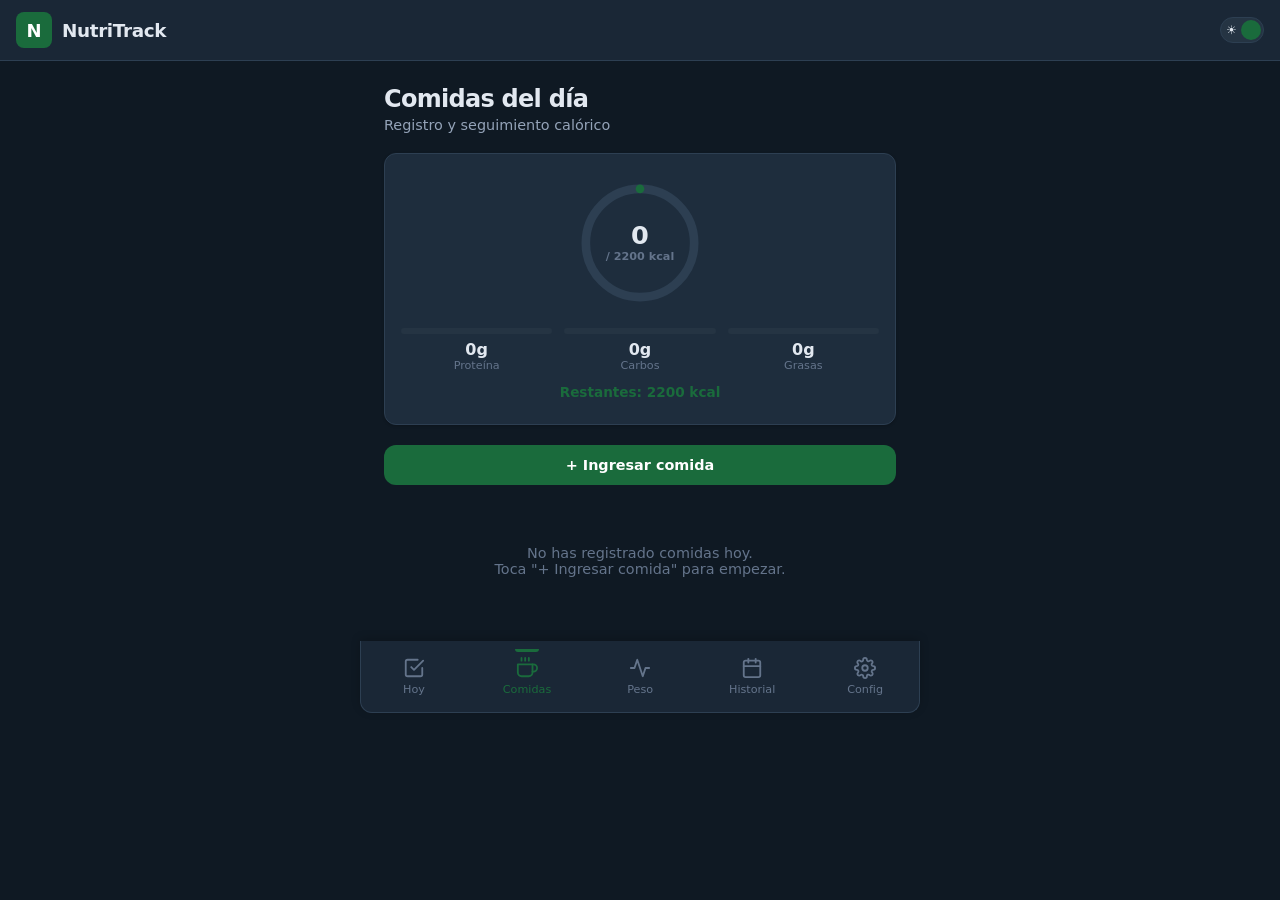
==== comidas.html @ d0a43781 "NutriTrack v2: Registro de comidas con calorias, edicion de historial, notificaciones PWA mejoradas" ====
<!DOCTYPE html>
<html lang="es">
<head>
  <meta charset="UTF-8">
  <meta name="viewport" content="width=device-width, initial-scale=1.0, viewport-fit=cover">
  <meta name="description" content="NutriTrack - Registro de comidas y calorías diarias">
  <meta name="theme-color" content="#1A6B3C">
  <meta name="apple-mobile-web-app-capable" content="yes">
  <meta name="apple-mobile-web-app-status-bar-style" content="black-translucent">
  <title>NutriTrack - Comidas</title>
  <link rel="manifest" href="manifest.json">
  <link rel="icon" href="data:image/svg+xml,<svg xmlns='http://www.w3.org/2000/svg' viewBox='0 0 64 64'><rect width='64' height='64' rx='12' fill='%231A6B3C'/><text x='32' y='44' font-size='36' text-anchor='middle' fill='white' font-family='Arial'>N</text></svg>">
  <link rel="stylesheet" href="css/app.css">
</head>
<body>

  <header class="app-header">
    <a href="index.html" class="logo">
      <div class="logo-icon">N</div>
      <span class="logo-text">NutriTrack</span>
    </a>
    <div class="header-actions">
      <div id="dark-toggle" class="dark-toggle" title="Modo oscuro">
        <span class="toggle-icon icon-sun">☀️</span>
        <span class="toggle-icon icon-moon">🌙</span>
      </div>
    </div>
  </header>

  <main class="container">
    <h1 class="page-title">Comidas del día</h1>
    <p class="page-subtitle">Registro y seguimiento calórico</p>
    <div id="comidas-container"></div>
  </main>

  <!-- Food search overlay -->
  <div id="food-overlay" class="overlay">
    <div class="overlay-content" style="max-width:520px;max-height:90vh;overflow-y:auto;text-align:left;">
      <div style="display:flex;justify-content:space-between;align-items:center;margin-bottom:12px;">
        <h2 style="font-size:1.1rem;">🔍 Buscar alimento</h2>
        <button id="food-overlay-close" style="background:none;border:none;color:var(--text-muted);font-size:1.5rem;cursor:pointer;">✕</button>
      </div>
      <input type="search" id="food-search-input" class="food-search-input" placeholder="Buscar alimento..." autocomplete="off">
      <div id="food-cat-btns" class="food-cat-btns"></div>
      <div id="food-search-results" class="food-search-results"></div>
    </div>
  </div>

  <!-- Add quantity modal -->
  <div id="food-add-modal" class="overlay"></div>

  <!-- Bottom Navigation -->
  <nav class="bottom-nav">
    <a href="index.html" class="nav-item" id="nav-checklist">
      <svg viewBox="0 0 24 24"><path d="M9 11l3 3L22 4"/><path d="M21 12v7a2 2 0 0 1-2 2H5a2 2 0 0 1-2-2V5a2 2 0 0 1 2-2h11"/></svg>
      <span>Hoy</span>
    </a>
    <a href="comidas.html" class="nav-item active" id="nav-comidas">
      <svg viewBox="0 0 24 24"><path d="M18 8h1a4 4 0 0 1 0 8h-1"/><path d="M2 8h16v9a4 4 0 0 1-4 4H6a4 4 0 0 1-4-4V8z"/><line x1="6" y1="1" x2="6" y2="4"/><line x1="10" y1="1" x2="10" y2="4"/><line x1="14" y1="1" x2="14" y2="4"/></svg>
      <span>Comidas</span>
    </a>
    <a href="progreso.html" class="nav-item" id="nav-progreso">
      <svg viewBox="0 0 24 24"><polyline points="22 12 18 12 15 21 9 3 6 12 2 12"/></svg>
      <span>Peso</span>
    </a>
    <a href="historial.html" class="nav-item" id="nav-historial">
      <svg viewBox="0 0 24 24"><rect x="3" y="4" width="18" height="18" rx="2" ry="2"/><line x1="16" y1="2" x2="16" y2="6"/><line x1="8" y1="2" x2="8" y2="6"/><line x1="3" y1="10" x2="21" y2="10"/></svg>
      <span>Historial</span>
    </a>
    <a href="config.html" class="nav-item" id="nav-config">
      <svg viewBox="0 0 24 24"><circle cx="12" cy="12" r="3"/><path d="M19.4 15a1.65 1.65 0 0 0 .33 1.82l.06.06a2 2 0 0 1 0 2.83 2 2 0 0 1-2.83 0l-.06-.06a1.65 1.65 0 0 0-1.82-.33 1.65 1.65 0 0 0-1 1.51V21a2 2 0 0 1-2 2 2 2 0 0 1-2-2v-.09A1.65 1.65 0 0 0 9 19.4a1.65 1.65 0 0 0-1.82.33l-.06.06a2 2 0 0 1-2.83 0 2 2 0 0 1 0-2.83l.06-.06A1.65 1.65 0 0 0 4.68 15a1.65 1.65 0 0 0-1.51-1H3a2 2 0 0 1-2-2 2 2 0 0 1 2-2h.09A1.65 1.65 0 0 0 4.6 9a1.65 1.65 0 0 0-.33-1.82l-.06-.06a2 2 0 0 1 0-2.83 2 2 0 0 1 2.83 0l.06.06A1.65 1.65 0 0 0 9 4.68a1.65 1.65 0 0 0 1-1.51V3a2 2 0 0 1 2-2 2 2 0 0 1 2 2v.09a1.65 1.65 0 0 0 1 1.51 1.65 1.65 0 0 0 1.82-.33l.06-.06a2 2 0 0 1 2.83 0 2 2 0 0 1 0 2.83l-.06.06a1.65 1.65 0 0 0-.33 1.82V9a1.65 1.65 0 0 0 1.51 1H21a2 2 0 0 1 2 2 2 2 0 0 1-2 2h-.09a1.65 1.65 0 0 0-1.51 1z"/></svg>
      <span>Config</span>
    </a>
  </nav>

  <script src="js/storage.js"></script>
  <script src="js/notifications.js"></script>
  <script src="js/comidas.js"></script>
  <script src="js/app.js"></script>
  <script>
    document.addEventListener('DOMContentLoaded', () => Comidas.init());
    if ('serviceWorker' in navigator) {
      navigator.serviceWorker.register('sw.js').catch(() => {});
    }
  </script>
</body>
</html>
---- css/app.css ----
/* =========================================================
   NutriTrack - Estilos Globales
   ========================================================= */

/* ---------- CSS Custom Properties ---------- */
:root {
  --green: #1A6B3C;
  --green-light: #2d8a54;
  --green-dark: #145a30;
  --green-glow: rgba(26, 107, 60, 0.25);

  /* Light mode */
  --bg-primary: #f8fafc;
  --bg-secondary: #ffffff;
  --bg-card: #ffffff;
  --bg-input: #f1f5f9;
  --text-primary: #0f172a;
  --text-secondary: #475569;
  --text-muted: #94a3b8;
  --border: #e2e8f0;
  --border-light: #f1f5f9;
  --shadow: 0 1px 3px rgba(0,0,0,0.06), 0 1px 2px rgba(0,0,0,0.04);
  --shadow-lg: 0 4px 12px rgba(0,0,0,0.08);
  --overlay-bg: rgba(15, 23, 42, 0.75);

  /* Status */
  --success: #16a34a;
  --warning: #f59e0b;
  --danger: #ef4444;
  --info: #3b82f6;

  /* Sizes */
  --nav-height: 64px;
  --header-height: 60px;
  --radius: 12px;
  --radius-sm: 8px;
  --radius-lg: 16px;
}

/* ---------- Dark Mode ---------- */
body.dark {
  --bg-primary: #0f1923;
  --bg-secondary: #1a2736;
  --bg-card: #1e2d3d;
  --bg-input: #253443;
  --text-primary: #e2e8f0;
  --text-secondary: #94a3b8;
  --text-muted: #64748b;
  --border: #2d3f52;
  --border-light: #253443;
  --shadow: 0 1px 3px rgba(0,0,0,0.2);
  --shadow-lg: 0 4px 12px rgba(0,0,0,0.3);
  --overlay-bg: rgba(0, 0, 0, 0.85);
}

/* ---------- Reset ---------- */
*, *::before, *::after {
  margin: 0;
  padding: 0;
  box-sizing: border-box;
}

html {
  font-size: 16px;
  -webkit-tap-highlight-color: transparent;
}

body {
  font-family: -apple-system, BlinkMacSystemFont, 'Segoe UI', system-ui, sans-serif;
  background: var(--bg-primary);
  color: var(--text-primary);
  min-height: 100vh;
  padding-bottom: calc(var(--nav-height) + 16px);
  transition: background 0.3s, color 0.3s;
  -webkit-font-smoothing: antialiased;
}

/* ---------- Header ---------- */
.app-header {
  position: sticky;
  top: 0;
  z-index: 100;
  background: var(--bg-secondary);
  border-bottom: 1px solid var(--border);
  padding: 12px 16px;
  display: flex;
  align-items: center;
  justify-content: space-between;
  backdrop-filter: blur(12px);
  -webkit-backdrop-filter: blur(12px);
}

.app-header .logo {
  display: flex;
  align-items: center;
  gap: 10px;
  text-decoration: none;
  color: var(--text-primary);
}

.app-header .logo-icon {
  width: 36px;
  height: 36px;
  background: var(--green);
  border-radius: var(--radius-sm);
  display: flex;
  align-items: center;
  justify-content: center;
  color: #fff;
  font-weight: 800;
  font-size: 18px;
}

.app-header .logo-text {
  font-size: 1.15rem;
  font-weight: 700;
  letter-spacing: -0.02em;
}

.header-actions {
  display: flex;
  align-items: center;
  gap: 8px;
}

/* Dark mode toggle */
.dark-toggle {
  width: 44px;
  height: 26px;
  background: var(--bg-input);
  border: 1px solid var(--border);
  border-radius: 13px;
  position: relative;
  cursor: pointer;
  transition: all 0.3s;
}

.dark-toggle::after {
  content: '';
  position: absolute;
  width: 20px;
  height: 20px;
  border-radius: 50%;
  top: 2px;
  left: 2px;
  background: var(--green);
  transition: transform 0.3s;
}

body.dark .dark-toggle::after {
  transform: translateX(18px);
}

.dark-toggle .toggle-icon {
  position: absolute;
  font-size: 12px;
  top: 50%;
  transform: translateY(-50%);
}

.dark-toggle .icon-sun { left: 5px; }
.dark-toggle .icon-moon { right: 5px; }

/* ---------- Bottom Navigation ---------- */
.bottom-nav {
  position: fixed;
  bottom: 0;
  left: 0;
  right: 0;
  z-index: 200;
  background: var(--bg-secondary);
  border-top: 1px solid var(--border);
  display: flex;
  justify-content: space-around;
  align-items: center;
  height: var(--nav-height);
  padding-bottom: env(safe-area-inset-bottom, 0px);
  box-shadow: 0 -2px 10px rgba(0,0,0,0.05);
}

body.dark .bottom-nav {
  box-shadow: 0 -2px 10px rgba(0,0,0,0.2);
}

.nav-item {
  display: flex;
  flex-direction: column;
  align-items: center;
  justify-content: center;
  gap: 4px;
  text-decoration: none;
  color: var(--text-muted);
  font-size: 0.7rem;
  font-weight: 500;
  padding: 8px 12px;
  border-radius: var(--radius-sm);
  transition: color 0.2s;
  position: relative;
  min-width: 60px;
}

.nav-item svg {
  width: 22px;
  height: 22px;
  stroke: currentColor;
  fill: none;
  stroke-width: 2;
  stroke-linecap: round;
  stroke-linejoin: round;
}

.nav-item.active {
  color: var(--green);
}

.nav-item.active::before {
  content: '';
  position: absolute;
  top: 0;
  left: 50%;
  transform: translateX(-50%);
  width: 24px;
  height: 3px;
  background: var(--green);
  border-radius: 0 0 3px 3px;
}

/* ---------- Main Container ---------- */
.container {
  max-width: 560px;
  margin: 0 auto;
  padding: 16px;
}

/* ---------- Page Title ---------- */
.page-title {
  font-size: 1.5rem;
  font-weight: 800;
  margin-bottom: 4px;
  letter-spacing: -0.03em;
}

.page-subtitle {
  font-size: 0.9rem;
  color: var(--text-secondary);
  margin-bottom: 20px;
}

/* ---------- Date Display ---------- */
.fecha-display {
  display: flex;
  align-items: center;
  gap: 10px;
  margin-bottom: 16px;
}

.fecha-dia {
  width: 52px;
  height: 52px;
  background: var(--green);
  border-radius: var(--radius);
  display: flex;
  flex-direction: column;
  align-items: center;
  justify-content: center;
  color: #fff;
}

.fecha-dia .num {
  font-size: 1.3rem;
  font-weight: 800;
  line-height: 1;
}

.fecha-dia .dia {
  font-size: 0.65rem;
  text-transform: uppercase;
  font-weight: 600;
  letter-spacing: 0.05em;
}

.fecha-info {
  flex: 1;
}

.fecha-info .mes-year {
  font-size: 1rem;
  font-weight: 700;
  color: var(--text-primary);
}

.fecha-info .racha {
  font-size: 0.8rem;
  color: var(--green);
  font-weight: 600;
  display: flex;
  align-items: center;
  gap: 4px;
}

/* ---------- Stats Row ---------- */
.stats-row {
  display: grid;
  grid-template-columns: repeat(3, 1fr);
  gap: 10px;
  margin-bottom: 20px;
}

.stat-mini {
  background: var(--bg-card);
  border: 1px solid var(--border);
  border-radius: var(--radius);
  padding: 12px 10px;
  text-align: center;
  box-shadow: var(--shadow);
}

.stat-mini .valor {
  font-size: 1.4rem;
  font-weight: 800;
  color: var(--green);
  display: block;
}

.stat-mini .label {
  font-size: 0.7rem;
  color: var(--text-muted);
  font-weight: 500;
}

/* ---------- Checklist ---------- */
.checklist-section {
  margin-bottom: 16px;
}

.checklist-section-title {
  font-size: 0.75rem;
  text-transform: uppercase;
  letter-spacing: 0.08em;
  color: var(--text-muted);
  font-weight: 700;
  margin-bottom: 8px;
  padding-left: 4px;
}

.checklist-card {
  background: var(--bg-card);
  border: 1px solid var(--border);
  border-radius: var(--radius);
  overflow: hidden;
  box-shadow: var(--shadow);
}

.check-item {
  display: flex;
  align-items: center;
  gap: 12px;
  padding: 14px 16px;
  border-bottom: 1px solid var(--border-light);
  transition: background 0.15s, opacity 0.3s;
  cursor: pointer;
  user-select: none;
  -webkit-user-select: none;
}

.check-item:last-child {
  border-bottom: none;
}

.check-item.disabled {
  opacity: 0.4;
  pointer-events: none;
}

.check-item.checked {
  background: rgba(26, 107, 60, 0.04);
}

body.dark .check-item.checked {
  background: rgba(26, 107, 60, 0.08);
}

.check-item:active {
  background: var(--bg-input);
}

.check-box {
  width: 26px;
  height: 26px;
  border: 2px solid var(--border);
  border-radius: 8px;
  display: flex;
  align-items: center;
  justify-content: center;
  flex-shrink: 0;
  transition: all 0.25s cubic-bezier(0.4, 0, 0.2, 1);
}

.check-item.checked .check-box {
  background: var(--green);
  border-color: var(--green);
  box-shadow: 0 0 0 3px var(--green-glow);
}

.check-box svg {
  width: 16px;
  height: 16px;
  stroke: #fff;
  stroke-width: 3;
  fill: none;
  opacity: 0;
  transform: scale(0.5);
  transition: all 0.25s cubic-bezier(0.4, 0, 0.2, 1);
}

.check-item.checked .check-box svg {
  opacity: 1;
  transform: scale(1);
}

.check-icon {
  width: 28px;
  height: 28px;
  display: flex;
  align-items: center;
  justify-content: center;
  font-size: 1.1rem;
  flex-shrink: 0;
}

.check-content {
  flex: 1;
  min-width: 0;
}

.check-label {
  font-size: 0.9rem;
  font-weight: 600;
  color: var(--text-primary);
}

.check-item.checked .check-label {
  text-decoration: line-through;
  color: var(--text-muted);
}

.check-time {
  font-size: 0.75rem;
  color: var(--text-muted);
}

.check-time.pending {
  color: var(--warning);
}

/* ---------- Nota del día ---------- */
.nota-section {
  margin-top: 20px;
  margin-bottom: 20px;
}

.nota-card {
  background: var(--bg-card);
  border: 1px solid var(--border);
  border-radius: var(--radius);
  padding: 16px;
  box-shadow: var(--shadow);
}

.nota-card h3 {
  font-size: 0.9rem;
  font-weight: 700;
  margin-bottom: 10px;
  display: flex;
  align-items: center;
  gap: 8px;
}

.nota-textarea {
  width: 100%;
  min-height: 80px;
  padding: 12px;
  border: 1px solid var(--border);
  border-radius: var(--radius-sm);
  background: var(--bg-input);
  color: var(--text-primary);
  font-family: inherit;
  font-size: 0.9rem;
  resize: vertical;
  transition: border-color 0.2s;
  outline: none;
}

.nota-textarea:focus {
  border-color: var(--green);
  box-shadow: 0 0 0 3px var(--green-glow);
}

.nota-textarea::placeholder {
  color: var(--text-muted);
}

.nota-guardada {
  font-size: 0.75rem;
  color: var(--success);
  margin-top: 6px;
  opacity: 0;
  transition: opacity 0.3s;
}

.nota-guardada.visible {
  opacity: 1;
}

/* ---------- Overlay (Nota obligatoria) ---------- */
.overlay {
  position: fixed;
  inset: 0;
  z-index: 500;
  background: var(--overlay-bg);
  display: none;
  align-items: center;
  justify-content: center;
  padding: 24px;
  backdrop-filter: blur(6px);
  -webkit-backdrop-filter: blur(6px);
}

.overlay.active {
  display: flex;
}

.overlay-content {
  background: var(--bg-card);
  border-radius: var(--radius-lg);
  padding: 32px 24px;
  width: 100%;
  max-width: 420px;
  box-shadow: var(--shadow-lg);
  text-align: center;
}

.overlay-content h2 {
  font-size: 1.3rem;
  font-weight: 800;
  margin-bottom: 8px;
}

.overlay-content p {
  color: var(--text-secondary);
  font-size: 0.9rem;
  margin-bottom: 20px;
}

.overlay-content textarea {
  width: 100%;
  min-height: 100px;
  padding: 14px;
  border: 2px solid var(--border);
  border-radius: var(--radius);
  background: var(--bg-input);
  color: var(--text-primary);
  font-family: inherit;
  font-size: 0.95rem;
  resize: vertical;
  outline: none;
  margin-bottom: 16px;
  transition: border-color 0.2s;
}

.overlay-content textarea:focus {
  border-color: var(--green);
}

/* ---------- Buttons ---------- */
.btn {
  display: inline-flex;
  align-items: center;
  justify-content: center;
  gap: 8px;
  padding: 12px 24px;
  border: none;
  border-radius: var(--radius);
  font-family: inherit;
  font-size: 0.9rem;
  font-weight: 700;
  cursor: pointer;
  transition: all 0.2s;
  text-decoration: none;
}

.btn-primary {
  background: var(--green);
  color: #fff;
}

.btn-primary:hover {
  background: var(--green-light);
  box-shadow: 0 4px 12px var(--green-glow);
}

.btn-primary:active {
  transform: scale(0.97);
}

.btn-primary:disabled {
  opacity: 0.5;
  cursor: not-allowed;
}

.btn-secondary {
  background: var(--bg-input);
  color: var(--text-primary);
  border: 1px solid var(--border);
}

.btn-secondary:hover {
  background: var(--border-light);
}

.btn-full {
  width: 100%;
}

/* ---------- Notification Banner ---------- */
.notif-banner {
  display: none;
  align-items: center;
  gap: 12px;
  background: var(--warning);
  color: #000;
  padding: 10px 16px;
  font-size: 0.85rem;
  font-weight: 600;
  cursor: pointer;
}

.notif-banner svg {
  width: 20px;
  height: 20px;
  flex-shrink: 0;
}

/* ---------- Progreso de Peso ---------- */
.chart-wrapper {
  background: var(--bg-card);
  border: 1px solid var(--border);
  border-radius: var(--radius);
  padding: 16px;
  box-shadow: var(--shadow);
  margin-bottom: 20px;
  position: relative;
  height: 300px;
}

.peso-form-card {
  background: var(--bg-card);
  border: 1px solid var(--border);
  border-radius: var(--radius);
  padding: 20px;
  box-shadow: var(--shadow);
  margin-bottom: 20px;
}

.peso-form-card h3 {
  font-size: 1rem;
  font-weight: 700;
  margin-bottom: 12px;
}

.form-row {
  display: flex;
  gap: 10px;
  align-items: end;
}

.form-group {
  flex: 1;
}

.form-group label {
  display: block;
  font-size: 0.8rem;
  font-weight: 600;
  color: var(--text-secondary);
  margin-bottom: 6px;
}

.form-group input,
.form-group select {
  width: 100%;
  padding: 10px 14px;
  border: 1px solid var(--border);
  border-radius: var(--radius-sm);
  background: var(--bg-input);
  color: var(--text-primary);
  font-family: inherit;
  font-size: 0.9rem;
  outline: none;
  transition: border-color 0.2s;
}

.form-group input:focus,
.form-group select:focus {
  border-color: var(--green);
  box-shadow: 0 0 0 3px var(--green-glow);
}

.form-group input:disabled {
  opacity: 0.5;
}

.peso-dia-msg {
  display: none;
  margin-top: 8px;
  font-size: 0.85rem;
  color: var(--warning);
  font-weight: 600;
}

.peso-dia-msg.lunes {
  color: var(--green);
}

.progreso-stats {
  display: grid;
  grid-template-columns: repeat(3, 1fr);
  gap: 10px;
  margin-bottom: 16px;
}

.stat-card {
  background: var(--bg-card);
  border: 1px solid var(--border);
  border-radius: var(--radius);
  padding: 14px;
  text-align: center;
  box-shadow: var(--shadow);
}

.stat-card.accent {
  background: var(--green);
  border-color: var(--green);
  color: #fff;
}

.stat-card.accent .stat-label {
  color: rgba(255,255,255,0.8);
}

.stat-valor {
  display: block;
  font-size: 1.4rem;
  font-weight: 800;
}

.stat-label {
  display: block;
  font-size: 0.7rem;
  color: var(--text-muted);
  margin-top: 2px;
  font-weight: 500;
}

.progress-bar-container {
  margin-bottom: 12px;
}

.progress-bar-bg {
  height: 28px;
  background: var(--bg-input);
  border-radius: 14px;
  overflow: hidden;
  position: relative;
}

.progress-bar-fill {
  height: 100%;
  background: linear-gradient(90deg, var(--green), var(--green-light));
  border-radius: 14px;
  transition: width 0.6s ease;
  min-width: 4px;
}

.progress-bar-text {
  position: absolute;
  inset: 0;
  display: flex;
  align-items: center;
  justify-content: center;
  font-size: 0.75rem;
  font-weight: 700;
  color: var(--text-secondary);
}

.hito-msg {
  text-align: center;
  font-size: 0.9rem;
  color: var(--info);
  font-weight: 600;
  padding: 12px;
  background: rgba(59, 130, 246, 0.08);
  border-radius: var(--radius-sm);
}

.hito-msg.logrado {
  color: var(--success);
  background: rgba(22, 163, 74, 0.08);
}

/* ---------- Tabla de peso ---------- */
.tabla-card {
  background: var(--bg-card);
  border: 1px solid var(--border);
  border-radius: var(--radius);
  overflow: hidden;
  box-shadow: var(--shadow);
  margin-bottom: 20px;
}

.tabla-card h3 {
  padding: 16px 16px 12px;
  font-size: 1rem;
  font-weight: 700;
}

.tabla-card table {
  width: 100%;
  border-collapse: collapse;
}

.tabla-card th {
  text-align: left;
  padding: 10px 12px;
  font-size: 0.75rem;
  text-transform: uppercase;
  letter-spacing: 0.05em;
  color: var(--text-muted);
  font-weight: 700;
  border-bottom: 1px solid var(--border);
  background: var(--bg-input);
}

.tabla-card td {
  padding: 10px 12px;
  font-size: 0.85rem;
  border-bottom: 1px solid var(--border-light);
}

.tabla-card tr:last-child td {
  border-bottom: none;
}

.positivo { color: var(--success); font-weight: 700; }
.negativo { color: var(--danger); font-weight: 700; }

/* ---------- Historial ---------- */
.historial-list {
  display: flex;
  flex-direction: column;
  gap: 8px;
}

.historial-dia {
  background: var(--bg-card);
  border: 1px solid var(--border);
  border-radius: var(--radius);
  overflow: hidden;
  box-shadow: var(--shadow);
  cursor: pointer;
  transition: box-shadow 0.2s;
}

.historial-dia:active {
  box-shadow: var(--shadow-lg);
}

.historial-header {
  display: flex;
  align-items: center;
  gap: 12px;
  padding: 14px 16px;
}

.historial-color {
  width: 8px;
  height: 40px;
  border-radius: 4px;
  flex-shrink: 0;
}

.historial-color.verde { background: var(--success); }
.historial-color.amarillo { background: var(--warning); }
.historial-color.rojo { background: var(--danger); }
.historial-color.gris { background: var(--text-muted); }

.historial-info {
  flex: 1;
}

.historial-fecha {
  font-size: 0.9rem;
  font-weight: 700;
}

.historial-pct {
  font-size: 0.8rem;
  color: var(--text-secondary);
}

.historial-arrow {
  color: var(--text-muted);
  transition: transform 0.3s;
  font-size: 0.8rem;
}

.historial-dia.open .historial-arrow {
  transform: rotate(180deg);
}

.historial-detalle {
  display: none;
  padding: 0 16px 16px;
  border-top: 1px solid var(--border-light);
}

.historial-dia.open .historial-detalle {
  display: block;
}

.detalle-item {
  display: flex;
  align-items: center;
  gap: 10px;
  padding: 6px 0;
  font-size: 0.85rem;
}

.detalle-check {
  width: 18px;
  height: 18px;
  border-radius: 5px;
  display: flex;
  align-items: center;
  justify-content: center;
  font-size: 0.7rem;
  flex-shrink: 0;
}

.detalle-check.si {
  background: var(--success);
  color: #fff;
}

.detalle-check.no {
  background: var(--danger);
  color: #fff;
}

.detalle-nota {
  margin-top: 10px;
  padding: 10px;
  background: var(--bg-input);
  border-radius: var(--radius-sm);
  font-size: 0.85rem;
  color: var(--text-secondary);
  font-style: italic;
}

.detalle-nota strong {
  color: var(--text-primary);
  font-style: normal;
}

/* ---------- Config ---------- */
.config-section {
  margin-bottom: 20px;
}

.config-card {
  background: var(--bg-card);
  border: 1px solid var(--border);
  border-radius: var(--radius);
  padding: 20px;
  box-shadow: var(--shadow);
}

.config-card h3 {
  font-size: 1rem;
  font-weight: 700;
  margin-bottom: 16px;
}

.config-row {
  margin-bottom: 16px;
}

.config-row:last-child {
  margin-bottom: 0;
}

.config-row label {
  display: block;
  font-size: 0.85rem;
  font-weight: 600;
  color: var(--text-secondary);
  margin-bottom: 6px;
}

.config-row input[type="text"],
.config-row input[type="time"],
.config-row input[type="number"] {
  width: 100%;
  padding: 10px 14px;
  border: 1px solid var(--border);
  border-radius: var(--radius-sm);
  background: var(--bg-input);
  color: var(--text-primary);
  font-family: inherit;
  font-size: 0.9rem;
  outline: none;
}

.config-row input:focus {
  border-color: var(--green);
  box-shadow: 0 0 0 3px var(--green-glow);
}

.dias-gym-grid {
  display: flex;
  gap: 6px;
  flex-wrap: wrap;
}

.dia-checkbox {
  display: none;
}

.dia-label {
  display: flex;
  align-items: center;
  justify-content: center;
  width: 44px;
  height: 44px;
  border: 1px solid var(--border);
  border-radius: var(--radius-sm);
  font-size: 0.8rem;
  font-weight: 700;
  cursor: pointer;
  transition: all 0.2s;
  background: var(--bg-input);
  color: var(--text-secondary);
}

.dia-checkbox:checked + .dia-label {
  background: var(--green);
  border-color: var(--green);
  color: #fff;
}

.backup-actions {
  display: flex;
  gap: 10px;
  margin-top: 12px;
}

/* ---------- Toast ---------- */
.toast {
  position: fixed;
  top: 80px;
  left: 50%;
  transform: translateX(-50%);
  z-index: 300;
  padding: 12px 24px;
  border-radius: var(--radius);
  font-size: 0.85rem;
  font-weight: 700;
  box-shadow: var(--shadow-lg);
  animation: toastIn 0.3s ease, toastOut 0.3s ease 2.5s forwards;
}

.toast.success {
  background: var(--success);
  color: #fff;
}

.toast.info {
  background: var(--info);
  color: #fff;
}

.toast.warning {
  background: var(--warning);
  color: #000;
}

@keyframes toastIn {
  from { opacity: 0; transform: translateX(-50%) translateY(-10px); }
  to { opacity: 1; transform: translateX(-50%) translateY(0); }
}

@keyframes toastOut {
  from { opacity: 1; }
  to { opacity: 0; }
}

/* ---------- Empty state ---------- */
.empty-state {
  text-align: center;
  padding: 40px 20px;
  color: var(--text-muted);
}

.empty-state svg {
  width: 64px;
  height: 64px;
  margin-bottom: 12px;
  stroke: var(--text-muted);
  fill: none;
}

.empty-state p {
  font-size: 0.9rem;
}

/* ---------- Cumplimiento circle ---------- */
.cumplimiento-circle {
  width: 52px;
  height: 52px;
  border-radius: 50%;
  display: flex;
  align-items: center;
  justify-content: center;
  font-size: 0.8rem;
  font-weight: 800;
  flex-shrink: 0;
}

/* ---------- Responsive ---------- */
@media (max-width: 400px) {
  .stats-row {
    grid-template-columns: repeat(2, 1fr);
  }

  .progreso-stats {
    grid-template-columns: 1fr 1fr;
  }

  .progreso-stats .stat-card:last-child {
    grid-column: span 2;
  }
}

@media (min-width: 768px) {
  .container {
    padding: 24px;
  }

  body {
    padding-bottom: 0;
  }

  .bottom-nav {
    position: static;
    max-width: 560px;
    margin: 0 auto;
    border: 1px solid var(--border);
    border-top: none;
    border-radius: 0 0 var(--radius) var(--radius);
    box-shadow: none;
    height: auto;
    padding: 8px 0;
  }
}

/* ---------- Animations ---------- */
@keyframes fadeIn {
  from { opacity: 0; transform: translateY(8px); }
  to { opacity: 1; transform: translateY(0); }
}

.fade-in {
  animation: fadeIn 0.3s ease;
}

@keyframes pulse {
  0%, 100% { transform: scale(1); }
  50% { transform: scale(1.05); }
}

.pulse {
  animation: pulse 0.4s ease;
}

/* ---------- Nav 5-tab adjustment ---------- */
.nav-item {
  padding: 8px 8px;
  min-width: 50px;
}

/* ---------- Historial Edit Button ---------- */
.hist-edit-btn {
  background: var(--green);
  color: #fff;
  border: none;
  border-radius: var(--radius-sm);
  padding: 6px 14px;
  font-size: 0.75rem;
  font-weight: 700;
  cursor: pointer;
  transition: all 0.2s;
  flex-shrink: 0;
}

.hist-edit-btn:hover {
  background: var(--green-light);
}

.hist-edit-btn:active {
  transform: scale(0.95);
}

/* ---------- Comidas: Calorie Summary ---------- */
.cal-summary {
  background: var(--bg-card);
  border: 1px solid var(--border);
  border-radius: var(--radius);
  padding: 24px 16px;
  box-shadow: var(--shadow);
  margin-bottom: 20px;
  text-align: center;
}

.cal-circle-wrap {
  display: flex;
  justify-content: center;
  margin-bottom: 20px;
}

.cal-circle {
  position: relative;
  width: 130px;
  height: 130px;
}

.cal-circle svg {
  width: 100%;
  height: 100%;
  transform: rotate(0deg);
}

.cal-circle-text {
  position: absolute;
  inset: 0;
  display: flex;
  flex-direction: column;
  align-items: center;
  justify-content: center;
}

.cal-num {
  font-size: 1.6rem;
  font-weight: 800;
  color: var(--text-primary);
  line-height: 1;
}

.cal-label {
  font-size: 0.7rem;
  color: var(--text-muted);
  font-weight: 600;
  margin-top: 2px;
}

.macros-row {
  display: grid;
  grid-template-columns: repeat(3, 1fr);
  gap: 12px;
  margin-bottom: 12px;
}

.macro-item {
  text-align: center;
}

.macro-bar {
  height: 6px;
  background: var(--bg-input);
  border-radius: 3px;
  overflow: hidden;
  margin-bottom: 6px;
}

.macro-bar > div {
  height: 100%;
  border-radius: 3px;
  transition: width 0.4s ease;
}

.macro-bar.prot > div { background: #3b82f6; }
.macro-bar.carb > div { background: #f59e0b; }
.macro-bar.fatt > div { background: #ef4444; }

.macro-val {
  display: block;
  font-size: 1rem;
  font-weight: 800;
  color: var(--text-primary);
}

.macro-lbl {
  display: block;
  font-size: 0.7rem;
  color: var(--text-muted);
  font-weight: 500;
}

.cal-remaining {
  font-size: 0.85rem;
  color: var(--green);
  font-weight: 600;
}

.cal-remaining.over {
  color: var(--danger);
}

/* ---------- Comidas: Meal Groups ---------- */
.meal-group {
  background: var(--bg-card);
  border: 1px solid var(--border);
  border-radius: var(--radius);
  box-shadow: var(--shadow);
  overflow: hidden;
  margin-bottom: 12px;
}

.meal-group-header {
  display: flex;
  align-items: center;
  gap: 10px;
  padding: 12px 16px;
  background: var(--bg-input);
  border-bottom: 1px solid var(--border-light);
}

.meal-group-icon {
  font-size: 1.1rem;
}

.meal-group-name {
  font-size: 0.85rem;
  font-weight: 700;
  flex: 1;
  color: var(--text-primary);
}

.meal-group-cal {
  font-size: 0.8rem;
  font-weight: 700;
  color: var(--green);
}

.meal-group-items {
  padding: 0;
}

.meal-item {
  display: flex;
  align-items: center;
  justify-content: space-between;
  padding: 10px 16px;
  border-bottom: 1px solid var(--border-light);
}

.meal-item:last-child {
  border-bottom: none;
}

.meal-item-info {
  flex: 1;
  min-width: 0;
}

.meal-item-name {
  font-size: 0.85rem;
  font-weight: 600;
  color: var(--text-primary);
}

.meal-item-detail {
  font-size: 0.75rem;
  color: var(--text-muted);
  margin-top: 2px;
}

.meal-item-del {
  background: none;
  border: none;
  color: var(--text-muted);
  font-size: 1rem;
  cursor: pointer;
  padding: 4px 8px;
  border-radius: 4px;
  transition: all 0.2s;
}

.meal-item-del:hover {
  color: var(--danger);
  background: rgba(239, 68, 68, 0.1);
}

/* ---------- Comidas: Food Search ---------- */
.food-search-input {
  width: 100%;
  padding: 12px 16px;
  border: 2px solid var(--border);
  border-radius: var(--radius);
  background: var(--bg-input);
  color: var(--text-primary);
  font-family: inherit;
  font-size: 1rem;
  outline: none;
  margin-bottom: 12px;
  transition: border-color 0.2s;
}

.food-search-input:focus {
  border-color: var(--green);
}

.food-cat-btns {
  display: flex;
  gap: 6px;
  flex-wrap: wrap;
  margin-bottom: 12px;
}

.cat-btn {
  padding: 6px 12px;
  border: 1px solid var(--border);
  border-radius: 20px;
  background: var(--bg-input);
  color: var(--text-secondary);
  font-size: 0.75rem;
  font-weight: 600;
  cursor: pointer;
  transition: all 0.2s;
  white-space: nowrap;
}

.cat-btn.active {
  background: var(--green);
  border-color: var(--green);
  color: #fff;
}

.cat-btn:hover:not(.active) {
  background: var(--border-light);
}

.food-search-results {
  max-height: 400px;
  overflow-y: auto;
}

.food-result {
  display: flex;
  align-items: center;
  justify-content: space-between;
  padding: 10px 12px;
  border-bottom: 1px solid var(--border-light);
  transition: background 0.15s;
}

.food-result:hover {
  background: var(--bg-input);
}

.food-result-info {
  flex: 1;
  min-width: 0;
}

.food-result-name {
  font-size: 0.85rem;
  font-weight: 600;
  color: var(--text-primary);
}

.food-result-detail {
  font-size: 0.7rem;
  color: var(--text-muted);
  margin-top: 2px;
}

.food-result-add {
  width: 36px;
  height: 36px;
  border-radius: 50%;
  border: 2px solid var(--green);
  background: none;
  color: var(--green);
  font-size: 1.2rem;
  font-weight: 700;
  cursor: pointer;
  display: flex;
  align-items: center;
  justify-content: center;
  flex-shrink: 0;
  transition: all 0.2s;
}

.food-result-add:hover {
  background: var(--green);
  color: #fff;
}

/* ---------- Config select ---------- */
.config-row select {
  width: 100%;
  padding: 10px 14px;
  border: 1px solid var(--border);
  border-radius: var(--radius-sm);
  background: var(--bg-input);
  color: var(--text-primary);
  font-family: inherit;
  font-size: 0.9rem;
  outline: none;
}

.config-row select:focus {
  border-color: var(--green);
  box-shadow: 0 0 0 3px var(--green-glow);
}
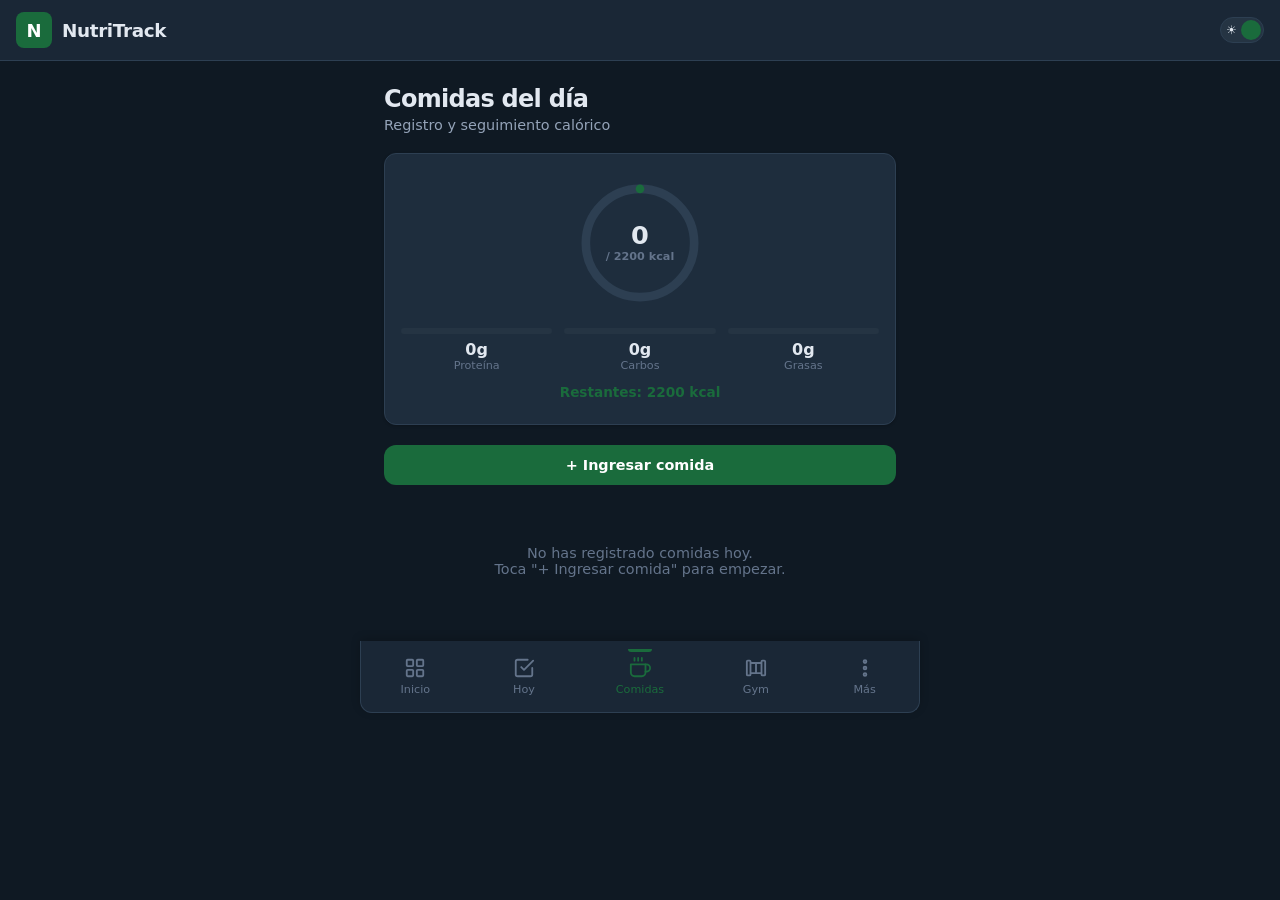
==== commit 91581042: "NutriTrack v3: Dashboard semanal, registro de ejercicios, tracker de agua, medidas corporales, compa" ====
--- a/comidas.html
+++ b/comidas.html
@@ -6,82 +6,38 @@
   <meta name="description" content="NutriTrack - Registro de comidas y calorías diarias">
   <meta name="theme-color" content="#1A6B3C">
   <meta name="apple-mobile-web-app-capable" content="yes">
-  <meta name="apple-mobile-web-app-status-bar-style" content="black-translucent">
-  <title>NutriTrack - Comidas</title>
   <link rel="manifest" href="manifest.json">
   <link rel="icon" href="data:image/svg+xml,<svg xmlns='http://www.w3.org/2000/svg' viewBox='0 0 64 64'><rect width='64' height='64' rx='12' fill='%231A6B3C'/><text x='32' y='44' font-size='36' text-anchor='middle' fill='white' font-family='Arial'>N</text></svg>">
+  <title>NutriTrack - Comidas</title>
   <link rel="stylesheet" href="css/app.css">
 </head>
 <body>
-
-  <header class="app-header">
-    <a href="index.html" class="logo">
-      <div class="logo-icon">N</div>
-      <span class="logo-text">NutriTrack</span>
-    </a>
-    <div class="header-actions">
-      <div id="dark-toggle" class="dark-toggle" title="Modo oscuro">
-        <span class="toggle-icon icon-sun">☀️</span>
-        <span class="toggle-icon icon-moon">🌙</span>
-      </div>
-    </div>
-  </header>
-
+  <header class="app-header"><a href="dashboard.html" class="logo"><div class="logo-icon">N</div><span class="logo-text">NutriTrack</span></a><div class="header-actions"><div id="dark-toggle" class="dark-toggle" title="Modo oscuro"><span class="toggle-icon icon-sun">☀️</span><span class="toggle-icon icon-moon">🌙</span></div></div></header>
   <main class="container">
     <h1 class="page-title">Comidas del día</h1>
     <p class="page-subtitle">Registro y seguimiento calórico</p>
     <div id="comidas-container"></div>
   </main>
-
-  <!-- Food search overlay -->
   <div id="food-overlay" class="overlay">
     <div class="overlay-content" style="max-width:520px;max-height:90vh;overflow-y:auto;text-align:left;">
-      <div style="display:flex;justify-content:space-between;align-items:center;margin-bottom:12px;">
-        <h2 style="font-size:1.1rem;">🔍 Buscar alimento</h2>
-        <button id="food-overlay-close" style="background:none;border:none;color:var(--text-muted);font-size:1.5rem;cursor:pointer;">✕</button>
-      </div>
+      <div style="display:flex;justify-content:space-between;align-items:center;margin-bottom:12px;"><h2 style="font-size:1.1rem;">🔍 Buscar alimento</h2><button id="food-overlay-close" style="background:none;border:none;color:var(--text-muted);font-size:1.5rem;cursor:pointer;">✕</button></div>
       <input type="search" id="food-search-input" class="food-search-input" placeholder="Buscar alimento..." autocomplete="off">
       <div id="food-cat-btns" class="food-cat-btns"></div>
       <div id="food-search-results" class="food-search-results"></div>
     </div>
   </div>
-
-  <!-- Add quantity modal -->
   <div id="food-add-modal" class="overlay"></div>
-
-  <!-- Bottom Navigation -->
   <nav class="bottom-nav">
-    <a href="index.html" class="nav-item" id="nav-checklist">
-      <svg viewBox="0 0 24 24"><path d="M9 11l3 3L22 4"/><path d="M21 12v7a2 2 0 0 1-2 2H5a2 2 0 0 1-2-2V5a2 2 0 0 1 2-2h11"/></svg>
-      <span>Hoy</span>
-    </a>
-    <a href="comidas.html" class="nav-item active" id="nav-comidas">
-      <svg viewBox="0 0 24 24"><path d="M18 8h1a4 4 0 0 1 0 8h-1"/><path d="M2 8h16v9a4 4 0 0 1-4 4H6a4 4 0 0 1-4-4V8z"/><line x1="6" y1="1" x2="6" y2="4"/><line x1="10" y1="1" x2="10" y2="4"/><line x1="14" y1="1" x2="14" y2="4"/></svg>
-      <span>Comidas</span>
-    </a>
-    <a href="progreso.html" class="nav-item" id="nav-progreso">
-      <svg viewBox="0 0 24 24"><polyline points="22 12 18 12 15 21 9 3 6 12 2 12"/></svg>
-      <span>Peso</span>
-    </a>
-    <a href="historial.html" class="nav-item" id="nav-historial">
-      <svg viewBox="0 0 24 24"><rect x="3" y="4" width="18" height="18" rx="2" ry="2"/><line x1="16" y1="2" x2="16" y2="6"/><line x1="8" y1="2" x2="8" y2="6"/><line x1="3" y1="10" x2="21" y2="10"/></svg>
-      <span>Historial</span>
-    </a>
-    <a href="config.html" class="nav-item" id="nav-config">
-      <svg viewBox="0 0 24 24"><circle cx="12" cy="12" r="3"/><path d="M19.4 15a1.65 1.65 0 0 0 .33 1.82l.06.06a2 2 0 0 1 0 2.83 2 2 0 0 1-2.83 0l-.06-.06a1.65 1.65 0 0 0-1.82-.33 1.65 1.65 0 0 0-1 1.51V21a2 2 0 0 1-2 2 2 2 0 0 1-2-2v-.09A1.65 1.65 0 0 0 9 19.4a1.65 1.65 0 0 0-1.82.33l-.06.06a2 2 0 0 1-2.83 0 2 2 0 0 1 0-2.83l.06-.06A1.65 1.65 0 0 0 4.68 15a1.65 1.65 0 0 0-1.51-1H3a2 2 0 0 1-2-2 2 2 0 0 1 2-2h.09A1.65 1.65 0 0 0 4.6 9a1.65 1.65 0 0 0-.33-1.82l-.06-.06a2 2 0 0 1 0-2.83 2 2 0 0 1 2.83 0l.06.06A1.65 1.65 0 0 0 9 4.68a1.65 1.65 0 0 0 1-1.51V3a2 2 0 0 1 2-2 2 2 0 0 1 2 2v.09a1.65 1.65 0 0 0 1 1.51 1.65 1.65 0 0 0 1.82-.33l.06-.06a2 2 0 0 1 2.83 0 2 2 0 0 1 0 2.83l-.06.06a1.65 1.65 0 0 0-.33 1.82V9a1.65 1.65 0 0 0 1.51 1H21a2 2 0 0 1 2 2 2 2 0 0 1-2 2h-.09a1.65 1.65 0 0 0-1.51 1z"/></svg>
-      <span>Config</span>
-    </a>
+    <a href="dashboard.html" class="nav-item" id="nav-dashboard"><svg viewBox="0 0 24 24"><rect x="3" y="3" width="7" height="7" rx="1"/><rect x="14" y="3" width="7" height="7" rx="1"/><rect x="3" y="14" width="7" height="7" rx="1"/><rect x="14" y="14" width="7" height="7" rx="1"/></svg><span>Inicio</span></a>
+    <a href="index.html" class="nav-item" id="nav-checklist"><svg viewBox="0 0 24 24"><path d="M9 11l3 3L22 4"/><path d="M21 12v7a2 2 0 0 1-2 2H5a2 2 0 0 1-2-2V5a2 2 0 0 1 2-2h11"/></svg><span>Hoy</span></a>
+    <a href="comidas.html" class="nav-item active" id="nav-comidas"><svg viewBox="0 0 24 24"><path d="M18 8h1a4 4 0 0 1 0 8h-1"/><path d="M2 8h16v9a4 4 0 0 1-4 4H6a4 4 0 0 1-4-4V8z"/><line x1="6" y1="1" x2="6" y2="4"/><line x1="10" y1="1" x2="10" y2="4"/><line x1="14" y1="1" x2="14" y2="4"/></svg><span>Comidas</span></a>
+    <a href="ejercicios.html" class="nav-item" id="nav-gym"><svg viewBox="0 0 24 24"><path d="M6.5 6.5h11"/><path d="M6.5 17.5h11"/><path d="M12 6.5v11"/><rect x="2" y="4" width="4" height="16" rx="1"/><rect x="18" y="4" width="4" height="16" rx="1"/></svg><span>Gym</span></a>
+    <a href="menu.html" class="nav-item" id="nav-menu"><svg viewBox="0 0 24 24"><circle cx="12" cy="5" r="1.5"/><circle cx="12" cy="12" r="1.5"/><circle cx="12" cy="19" r="1.5"/></svg><span>Más</span></a>
   </nav>
-
   <script src="js/storage.js"></script>
   <script src="js/notifications.js"></script>
   <script src="js/comidas.js"></script>
   <script src="js/app.js"></script>
-  <script>
-    document.addEventListener('DOMContentLoaded', () => Comidas.init());
-    if ('serviceWorker' in navigator) {
-      navigator.serviceWorker.register('sw.js').catch(() => {});
-    }
-  </script>
+  <script>document.addEventListener('DOMContentLoaded',()=>Comidas.init());if('serviceWorker' in navigator){navigator.serviceWorker.register('sw.js').catch(()=>{});}</script>
 </body>
 </html>
--- a/css/app.css
+++ b/css/app.css
@@ -1533,3 +1533,518 @@
   border-color: var(--green);
   box-shadow: 0 0 0 3px var(--green-glow);
 }
+
+/* ---------- Water Tracker ---------- */
+.water-card {
+  background: var(--bg-card);
+  border: 1px solid var(--border);
+  border-radius: var(--radius);
+  padding: 16px;
+  box-shadow: var(--shadow);
+  margin-bottom: 16px;
+  display: flex;
+  align-items: center;
+  gap: 16px;
+}
+
+.water-card.complete {
+  border-color: var(--green);
+  box-shadow: 0 0 0 2px var(--green-glow);
+}
+
+.water-left { flex-shrink: 0; }
+
+.water-bottle {
+  width: 50px;
+  height: 80px;
+  border: 2px solid var(--border);
+  border-radius: 0 0 12px 12px;
+  border-top: 3px solid var(--border);
+  position: relative;
+  overflow: hidden;
+  background: var(--bg-input);
+}
+
+.water-fill {
+  position: absolute;
+  bottom: 0;
+  left: 0;
+  right: 0;
+  background: linear-gradient(180deg, #60a5fa, #3b82f6);
+  transition: height 0.4s ease;
+  border-radius: 0 0 10px 10px;
+}
+
+.water-drops {
+  position: absolute;
+  inset: 0;
+  display: flex;
+  flex-wrap: wrap;
+  align-items: flex-end;
+  justify-content: center;
+  font-size: 8px;
+  line-height: 1;
+  padding: 2px;
+}
+
+.water-right { flex: 1; }
+
+.water-count {
+  font-size: 2rem;
+  font-weight: 800;
+  color: #3b82f6;
+  line-height: 1;
+}
+
+.water-count span {
+  font-size: 1rem;
+  color: var(--text-muted);
+  font-weight: 600;
+}
+
+.water-label {
+  font-size: 0.8rem;
+  color: var(--text-secondary);
+  margin-bottom: 8px;
+}
+
+.water-btns {
+  display: flex;
+  gap: 8px;
+}
+
+.water-btn {
+  border: none;
+  border-radius: var(--radius-sm);
+  font-family: inherit;
+  font-weight: 700;
+  cursor: pointer;
+  transition: all 0.2s;
+}
+
+.water-btn.plus {
+  background: #3b82f6;
+  color: #fff;
+  padding: 8px 16px;
+  font-size: 0.8rem;
+  flex: 1;
+}
+
+.water-btn.plus:active { transform: scale(0.95); }
+
+.water-btn.minus {
+  background: var(--bg-input);
+  color: var(--text-muted);
+  padding: 8px 12px;
+  font-size: 1rem;
+  border: 1px solid var(--border);
+}
+
+.water-done {
+  margin-top: 6px;
+  font-size: 0.8rem;
+  color: var(--success);
+  font-weight: 700;
+}
+
+/* ---------- Dashboard ---------- */
+.dash-greeting {
+  margin-bottom: 16px;
+}
+
+.dash-greeting h2 {
+  font-size: 1.3rem;
+  font-weight: 800;
+}
+
+.dash-greeting p {
+  font-size: 0.85rem;
+  color: var(--text-secondary);
+  margin-top: 2px;
+}
+
+.dash-today {
+  margin-bottom: 16px;
+}
+
+.dash-today-grid {
+  display: grid;
+  grid-template-columns: repeat(4, 1fr);
+  gap: 10px;
+}
+
+.dash-metric {
+  text-align: center;
+}
+
+.dash-metric-circle {
+  width: 60px;
+  height: 60px;
+  border-radius: 50%;
+  display: flex;
+  align-items: center;
+  justify-content: center;
+  margin: 0 auto 6px;
+  font-weight: 800;
+  font-size: 0.85rem;
+  border: 3px solid var(--border);
+}
+
+.dash-metric-circle.cal { border-color: var(--warning); color: var(--warning); }
+.dash-metric-circle.water { border-color: #3b82f6; color: #3b82f6; }
+.dash-metric-circle.streak { border-color: var(--danger); color: var(--danger); }
+.dash-metric-circle.weight { border-color: var(--green); color: var(--green); }
+
+.dash-metric-label {
+  font-size: 0.7rem;
+  color: var(--text-muted);
+  font-weight: 600;
+}
+
+.dash-card {
+  background: var(--bg-card);
+  border: 1px solid var(--border);
+  border-radius: var(--radius);
+  padding: 16px;
+  box-shadow: var(--shadow);
+  margin-bottom: 12px;
+}
+
+.dash-card-header {
+  display: flex;
+  justify-content: space-between;
+  align-items: center;
+  margin-bottom: 14px;
+}
+
+.dash-card-header h3 {
+  font-size: 0.9rem;
+  font-weight: 700;
+}
+
+.dash-card-badge {
+  font-size: 0.7rem;
+  font-weight: 700;
+  color: var(--green);
+  background: rgba(26, 107, 60, 0.1);
+  padding: 3px 10px;
+  border-radius: 12px;
+}
+
+.dash-bar-chart {
+  display: flex;
+  justify-content: space-between;
+  align-items: flex-end;
+  gap: 6px;
+  height: 120px;
+}
+
+.dash-bar-col {
+  flex: 1;
+  display: flex;
+  flex-direction: column;
+  align-items: center;
+  gap: 4px;
+  height: 100%;
+}
+
+.dash-bar-col.today .dash-bar-label {
+  color: var(--green);
+  font-weight: 800;
+}
+
+.dash-bar-val {
+  font-size: 0.6rem;
+  color: var(--text-muted);
+  font-weight: 600;
+}
+
+.dash-bar-track {
+  flex: 1;
+  width: 100%;
+  background: var(--bg-input);
+  border-radius: 4px;
+  position: relative;
+  overflow: hidden;
+  display: flex;
+  align-items: flex-end;
+}
+
+.dash-bar-fill {
+  width: 100%;
+  background: var(--green);
+  border-radius: 4px;
+  transition: height 0.4s ease;
+  min-height: 2px;
+}
+
+.dash-bar-fill.over {
+  background: var(--danger);
+}
+
+.dash-bar-label {
+  font-size: 0.7rem;
+  color: var(--text-muted);
+  font-weight: 600;
+}
+
+.dash-week-dots {
+  display: flex;
+  justify-content: space-between;
+  gap: 6px;
+}
+
+.dash-dot-col {
+  flex: 1;
+  text-align: center;
+}
+
+.dash-dot-col span {
+  display: block;
+  font-size: 0.7rem;
+  color: var(--text-muted);
+  margin-top: 4px;
+}
+
+.dash-dot-col.today span {
+  color: var(--green);
+  font-weight: 800;
+}
+
+.dash-dot {
+  width: 100%;
+  padding: 8px 0;
+  border-radius: var(--radius-sm);
+  font-size: 0.7rem;
+  font-weight: 700;
+  background: var(--bg-input);
+  color: var(--text-muted);
+}
+
+.dash-dot.green { background: rgba(22,163,74,0.15); color: var(--success); }
+.dash-dot.yellow { background: rgba(245,158,11,0.15); color: var(--warning); }
+.dash-dot.red { background: rgba(239,68,68,0.15); color: var(--danger); }
+
+.dash-peso-summary {
+  text-align: center;
+}
+
+.dash-peso-num {
+  font-size: 2rem;
+  font-weight: 800;
+  color: var(--green);
+}
+
+.dash-peso-num small {
+  font-size: 1rem;
+  color: var(--text-muted);
+}
+
+.dash-peso-meta {
+  font-size: 0.8rem;
+  color: var(--text-secondary);
+  margin-top: 4px;
+}
+
+/* ---------- Exercise Cards ---------- */
+.ex-duration-row {
+  display: flex;
+  align-items: center;
+  gap: 10px;
+  margin-bottom: 16px;
+  font-size: 0.85rem;
+  font-weight: 600;
+  color: var(--text-secondary);
+}
+
+.ex-duration-input {
+  width: 80px;
+  padding: 8px 12px;
+  border: 1px solid var(--border);
+  border-radius: var(--radius-sm);
+  background: var(--bg-input);
+  color: var(--text-primary);
+  font-family: inherit;
+  font-size: 0.9rem;
+  text-align: center;
+  outline: none;
+}
+
+.ex-card {
+  background: var(--bg-card);
+  border: 1px solid var(--border);
+  border-radius: var(--radius);
+  box-shadow: var(--shadow);
+  overflow: hidden;
+  margin-bottom: 12px;
+}
+
+.ex-card-header {
+  display: flex;
+  justify-content: space-between;
+  align-items: center;
+  padding: 12px 16px;
+  background: var(--bg-input);
+  border-bottom: 1px solid var(--border-light);
+}
+
+.ex-card-name {
+  font-size: 0.9rem;
+  font-weight: 700;
+}
+
+.ex-series-list {
+  padding: 8px 16px;
+}
+
+.ex-serie-row {
+  display: flex;
+  align-items: center;
+  gap: 8px;
+  padding: 6px 0;
+  border-bottom: 1px solid var(--border-light);
+}
+
+.ex-serie-row:last-child {
+  border-bottom: none;
+}
+
+.ex-serie-num {
+  width: 22px;
+  height: 22px;
+  border-radius: 50%;
+  background: var(--green);
+  color: #fff;
+  display: flex;
+  align-items: center;
+  justify-content: center;
+  font-size: 0.7rem;
+  font-weight: 800;
+  flex-shrink: 0;
+}
+
+.ex-serie-input {
+  width: 60px;
+  padding: 6px 8px;
+  border: 1px solid var(--border);
+  border-radius: 6px;
+  background: var(--bg-input);
+  color: var(--text-primary);
+  font-family: inherit;
+  font-size: 0.85rem;
+  text-align: center;
+  outline: none;
+}
+
+.ex-serie-input:focus {
+  border-color: var(--green);
+}
+
+.ex-serie-x {
+  font-size: 0.75rem;
+  color: var(--text-muted);
+  font-weight: 600;
+}
+
+.ex-add-serie-btn {
+  display: block;
+  width: 100%;
+  padding: 8px;
+  border: none;
+  border-top: 1px solid var(--border-light);
+  background: none;
+  color: var(--green);
+  font-family: inherit;
+  font-size: 0.8rem;
+  font-weight: 700;
+  cursor: pointer;
+  transition: background 0.2s;
+}
+
+.ex-add-serie-btn:hover {
+  background: var(--bg-input);
+}
+
+/* ---------- Medidas ---------- */
+.medidas-grid {
+  display: grid;
+  grid-template-columns: 1fr 1fr;
+  gap: 8px 12px;
+}
+
+.medidas-compare {
+  display: flex;
+  flex-direction: column;
+  gap: 4px;
+}
+
+.medida-compare-row {
+  display: flex;
+  align-items: center;
+  gap: 8px;
+  padding: 8px 0;
+  border-bottom: 1px solid var(--border-light);
+  font-size: 0.85rem;
+}
+
+.medida-compare-row:last-child {
+  border-bottom: none;
+}
+
+.medida-label {
+  flex: 1;
+  color: var(--text-secondary);
+  font-weight: 500;
+}
+
+.medida-val {
+  font-weight: 700;
+  color: var(--text-primary);
+}
+
+/* ---------- Menu Grid ---------- */
+.menu-grid {
+  display: grid;
+  grid-template-columns: repeat(2, 1fr);
+  gap: 12px;
+}
+
+.menu-card {
+  background: var(--bg-card);
+  border: 1px solid var(--border);
+  border-radius: var(--radius);
+  padding: 24px 16px;
+  box-shadow: var(--shadow);
+  text-decoration: none;
+  text-align: center;
+  transition: all 0.2s;
+  display: flex;
+  flex-direction: column;
+  align-items: center;
+  gap: 6px;
+}
+
+.menu-card:hover {
+  box-shadow: var(--shadow-lg);
+  transform: translateY(-2px);
+}
+
+.menu-card:active {
+  transform: scale(0.97);
+}
+
+.menu-card-icon {
+  font-size: 2rem;
+}
+
+.menu-card-label {
+  font-size: 0.9rem;
+  font-weight: 700;
+  color: var(--text-primary);
+}
+
+.menu-card-desc {
+  font-size: 0.75rem;
+  color: var(--text-muted);
+}
+
